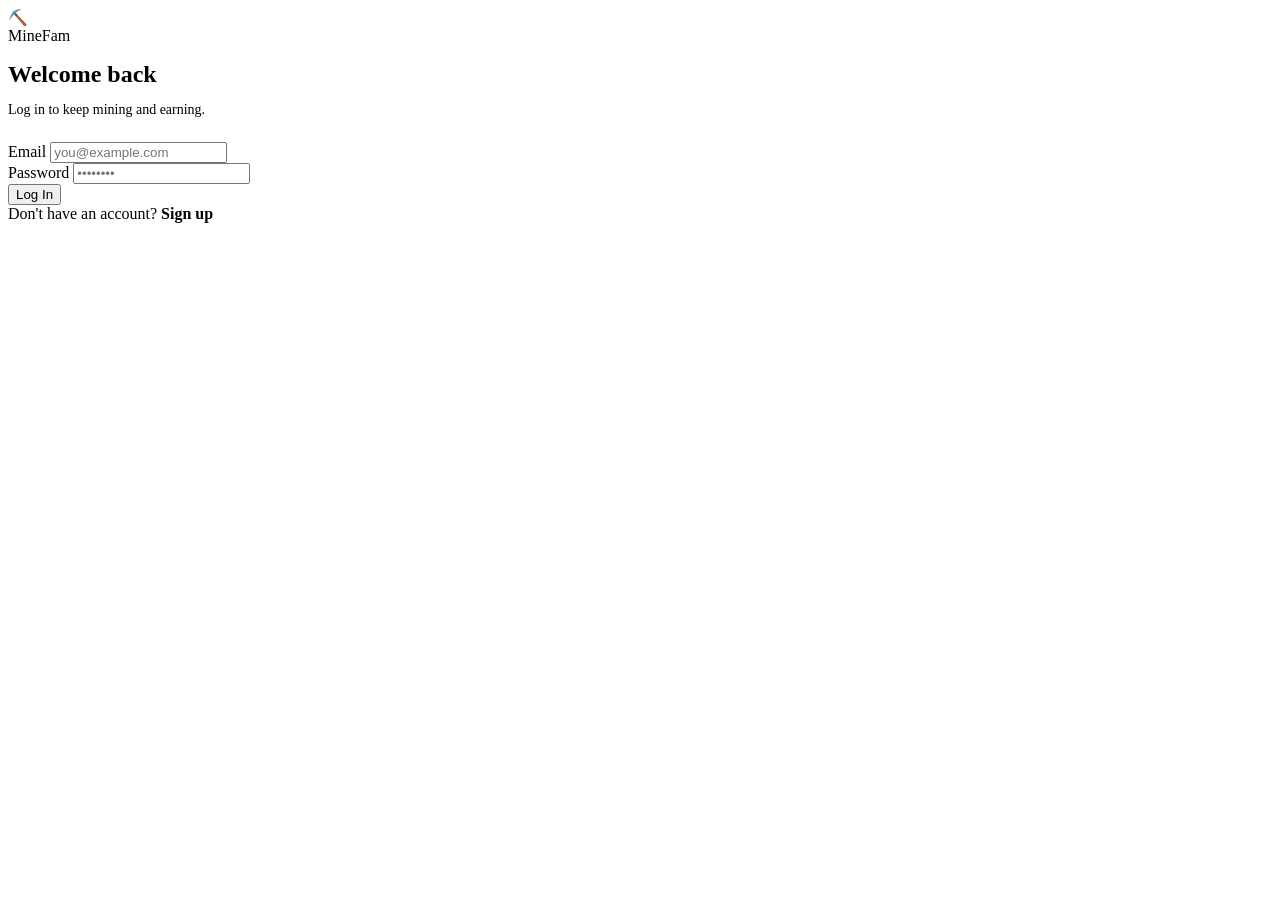
==== index.html @ 9316ae52 "Add files via upload "Initial commit"" ====
<!DOCTYPE html>
<html lang="en">
<head>
<meta charset="UTF-8">
<meta name="viewport" content="width=device-width, initial-scale=1.0, viewport-fit=cover">
<title>MineFam</title>
<link rel="stylesheet" href="css/style.css">
<link rel="manifest" href="manifest.json">
<meta name="theme-color" content="#0f1113">
</head>
<body>

<div class="auth-wrap">
  <div class="brand-mark">
    <div class="pickaxe">⛏️</div>
    <div class="name display">MineFam</div>
  </div>

  <h1 id="formTitle" style="font-size:24px; margin-bottom:6px;">Welcome back</h1>
  <p style="color:var(--text-dim); font-size:14px; margin-bottom:24px;" id="formSub">
    Log in to keep mining and earning.
  </p>

  <form id="authForm">
    <div class="field" id="nameField" style="display:none;">
      <label>Display name</label>
      <input type="text" id="displayName" placeholder="Your name" autocomplete="name">
    </div>

    <div class="field">
      <label>Email</label>
      <input type="email" id="email" placeholder="you@example.com" required autocomplete="email">
    </div>

    <div class="field">
      <label>Password</label>
      <input type="password" id="password" placeholder="••••••••" required autocomplete="current-password">
    </div>

    <div class="field" id="refField" style="display:none;">
      <label>Referral code (optional)</label>
      <input type="text" id="refCode" placeholder="e.g. AB12CD">
    </div>

    <button type="submit" class="btn btn-primary" id="submitBtn">Log In</button>
    <div class="error-msg" id="errorMsg"></div>
  </form>

  <div class="switch-line">
    <span id="switchText">Don't have an account?</span>
    <b id="switchLink">Sign up</b>
  </div>
</div>

<script type="module" src="js/auth.js"></script>
</body>
</html>
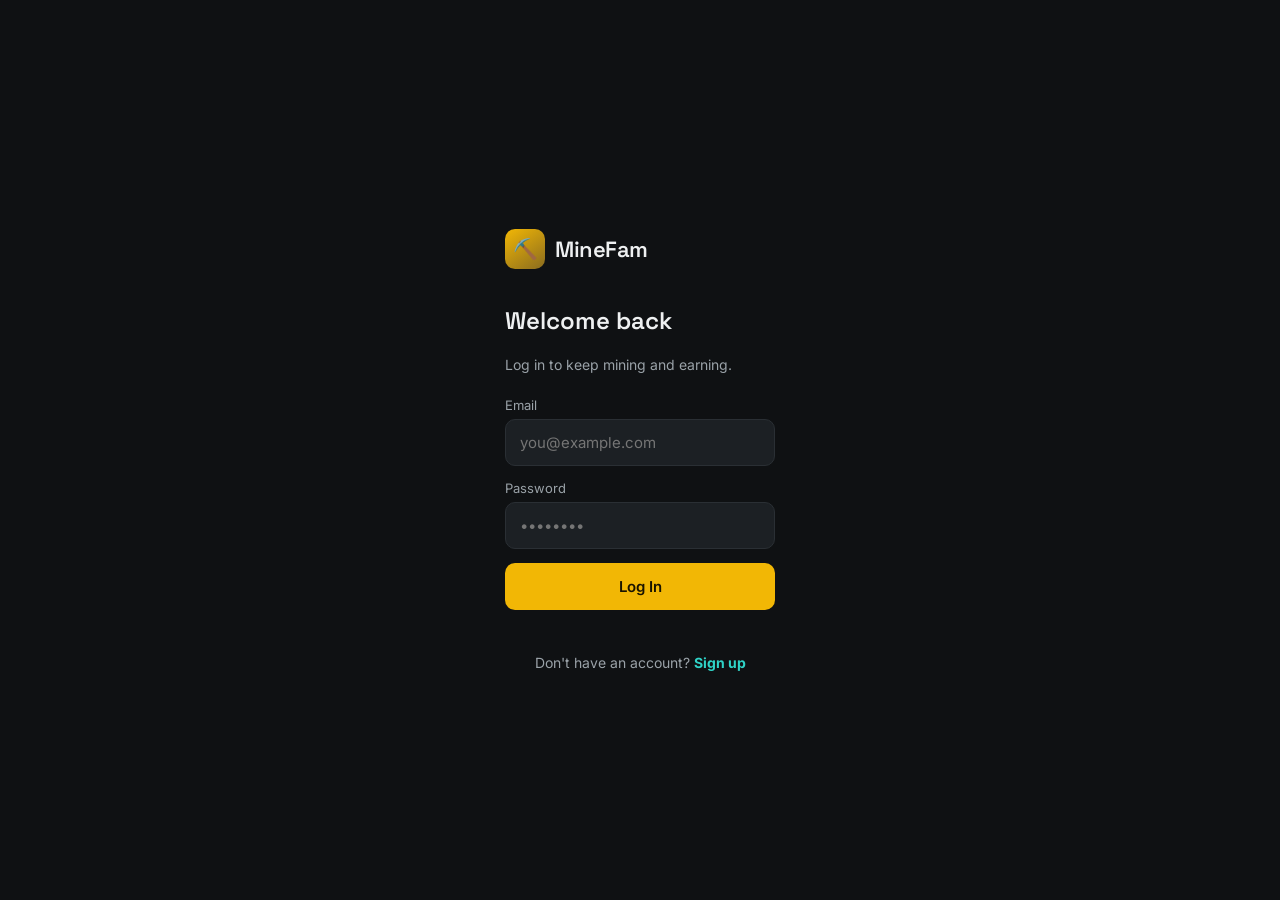
==== commit fd9129bb: "Update index.html" ====
--- a/index.html
+++ b/index.html
@@ -4,11 +4,11 @@
 <meta charset="UTF-8">
 <meta name="viewport" content="width=device-width, initial-scale=1.0, viewport-fit=cover">
 <title>MineFam</title>
-<link rel="stylesheet" href="css/style.css">
+<link
 <link rel="manifest" href="manifest.json">
 <meta name="theme-color" content="#0f1113">
 </head>
-<body>
+<link rel="stylesheet" href="style.css">
 
 <div class="auth-wrap">
   <div class="brand-mark">
@@ -52,6 +52,6 @@
   </div>
 </div>
 
-<script type="module" src="js/auth.js"></script>
+<scr<script type="module" src="auth.js"></script>
 </body>
 </html>
--- a/style.css
+++ b/style.css
@@ -0,0 +1,471 @@
+/* =========================================================
+   MineFam design tokens
+   Palette: deep graphite bg, warm gold accent (coins/mining),
+   teal-cyan secondary (family/social), off-white text
+   Type: 'Space Grotesk' display, 'Inter' body
+   ========================================================= */
+
+@import url('https://fonts.googleapis.com/css2?family=Space+Grotesk:wght@500;600;700&family=Inter:wght@400;500;600;700&display=swap');
+
+:root {
+  --bg: #0f1113;
+  --bg-elevated: #171a1d;
+  --bg-card: #1c2024;
+  --border: #2a2f34;
+  --gold: #f2b705;
+  --gold-dim: #8a6c1f;
+  --teal: #2fd3c7;
+  --text: #eef0f1;
+  --text-dim: #9aa2a8;
+  --danger: #e35d5d;
+  --radius: 14px;
+  --shadow: 0 8px 24px rgba(0,0,0,0.35);
+}
+
+* { box-sizing: border-box; }
+
+html, body {
+  margin: 0;
+  padding: 0;
+  background: var(--bg);
+  color: var(--text);
+  font-family: 'Inter', sans-serif;
+  -webkit-tap-highlight-color: transparent;
+}
+
+body {
+  min-height: 100vh;
+  display: flex;
+  flex-direction: column;
+}
+
+h1, h2, h3, .display {
+  font-family: 'Space Grotesk', sans-serif;
+  font-weight: 600;
+  margin: 0;
+}
+
+a { color: inherit; text-decoration: none; }
+
+.app-shell {
+  max-width: 480px;
+  margin: 0 auto;
+  width: 100%;
+  flex: 1;
+  display: flex;
+  flex-direction: column;
+  padding: 20px 18px 90px;
+}
+
+/* ---------- Auth screens ---------- */
+.auth-wrap {
+  display: flex;
+  flex-direction: column;
+  justify-content: center;
+  min-height: 100vh;
+  max-width: 420px;
+  margin: 0 auto;
+  padding: 32px 24px;
+}
+
+.brand-mark {
+  display: flex;
+  align-items: center;
+  gap: 10px;
+  margin-bottom: 36px;
+}
+
+.brand-mark .pickaxe {
+  width: 40px;
+  height: 40px;
+  border-radius: 10px;
+  background: linear-gradient(145deg, var(--gold), var(--gold-dim));
+  display: flex;
+  align-items: center;
+  justify-content: center;
+  font-size: 20px;
+}
+
+.brand-mark .name {
+  font-size: 22px;
+  letter-spacing: -0.02em;
+}
+
+.field {
+  margin-bottom: 14px;
+}
+
+.field label {
+  display: block;
+  font-size: 13px;
+  color: var(--text-dim);
+  margin-bottom: 6px;
+}
+
+.field input {
+  width: 100%;
+  background: var(--bg-card);
+  border: 1px solid var(--border);
+  color: var(--text);
+  padding: 13px 14px;
+  border-radius: 10px;
+  font-size: 15px;
+  font-family: 'Inter', sans-serif;
+}
+
+.field input:focus {
+  outline: none;
+  border-color: var(--gold);
+}
+
+.btn {
+  display: inline-flex;
+  align-items: center;
+  justify-content: center;
+  width: 100%;
+  padding: 14px;
+  border-radius: 10px;
+  border: none;
+  font-size: 15px;
+  font-weight: 600;
+  font-family: 'Inter', sans-serif;
+  cursor: pointer;
+}
+
+.btn-primary {
+  background: var(--gold);
+  color: #1a1400;
+}
+
+.btn-ghost {
+  background: transparent;
+  border: 1px solid var(--border);
+  color: var(--text);
+}
+
+.switch-line {
+  text-align: center;
+  margin-top: 18px;
+  font-size: 14px;
+  color: var(--text-dim);
+}
+
+.switch-line b { color: var(--teal); cursor: pointer; }
+
+.error-msg {
+  color: var(--danger);
+  font-size: 13px;
+  margin-top: 10px;
+  min-height: 16px;
+}
+
+/* ---------- Top bar ---------- */
+.topbar {
+  display: flex;
+  align-items: center;
+  justify-content: space-between;
+  margin-bottom: 22px;
+}
+
+.topbar .greet { font-size: 13px; color: var(--text-dim); }
+.topbar .username { font-size: 17px; }
+
+.coin-pill {
+  display: flex;
+  align-items: center;
+  gap: 6px;
+  background: var(--bg-card);
+  border: 1px solid var(--border);
+  padding: 8px 14px;
+  border-radius: 999px;
+  font-family: 'Space Grotesk', sans-serif;
+  font-weight: 600;
+  color: var(--gold);
+}
+
+/* ---------- Cards ---------- */
+.card {
+  background: var(--bg-card);
+  border: 1px solid var(--border);
+  border-radius: var(--radius);
+  padding: 18px;
+  margin-bottom: 16px;
+}
+
+.miner-card {
+  text-align: center;
+  padding: 28px 20px;
+  background: radial-gradient(circle at 50% 0%, rgba(242,183,5,0.12), var(--bg-card) 70%);
+}
+
+.miner-orb {
+  width: 120px;
+  height: 120px;
+  margin: 0 auto 18px;
+  border-radius: 50%;
+  background: conic-gradient(var(--gold), var(--gold-dim), var(--gold));
+  display: flex;
+  align-items: center;
+  justify-content: center;
+  font-size: 42px;
+  position: relative;
+}
+
+.miner-orb::after {
+  content: '';
+  position: absolute;
+  inset: 8px;
+  border-radius: 50%;
+  background: var(--bg-card);
+}
+
+.miner-orb .icon { position: relative; z-index: 1; }
+
+.miner-rate {
+  font-size: 13px;
+  color: var(--text-dim);
+  margin-top: 4px;
+}
+
+.claim-amount {
+  font-family: 'Space Grotesk', sans-serif;
+  font-size: 28px;
+  color: var(--gold);
+  margin: 10px 0 4px;
+}
+
+/* ---------- Grid tiles ---------- */
+.tile-grid {
+  display: grid;
+  grid-template-columns: repeat(2, 1fr);
+  gap: 12px;
+  margin-bottom: 16px;
+}
+
+.tile {
+  background: var(--bg-card);
+  border: 1px solid var(--border);
+  border-radius: var(--radius);
+  padding: 16px;
+  display: flex;
+  flex-direction: column;
+  gap: 8px;
+}
+
+.tile .icon-box {
+  width: 36px;
+  height: 36px;
+  border-radius: 9px;
+  display: flex;
+  align-items: center;
+  justify-content: center;
+  font-size: 17px;
+}
+
+.tile .label { font-size: 13px; font-weight: 600; }
+.tile .sub { font-size: 12px; color: var(--text-dim); }
+
+/* ---------- Bottom nav ---------- */
+.bottom-nav {
+  position: fixed;
+  bottom: 0;
+  left: 0;
+  right: 0;
+  background: var(--bg-elevated);
+  border-top: 1px solid var(--border);
+  display: flex;
+  justify-content: space-around;
+  padding: 10px 0 max(10px, env(safe-area-inset-bottom));
+  z-index: 10;
+}
+
+.nav-item {
+  display: flex;
+  flex-direction: column;
+  align-items: center;
+  gap: 3px;
+  font-size: 11px;
+  color: var(--text-dim);
+}
+
+.nav-item.active { color: var(--gold); }
+.nav-item .nav-icon { font-size: 19px; }
+
+/* ---------- Family / referral ---------- */
+.ref-code-box {
+  display: flex;
+  align-items: center;
+  justify-content: space-between;
+  background: var(--bg-elevated);
+  border: 1px dashed var(--gold-dim);
+  border-radius: 10px;
+  padding: 12px 14px;
+  margin-top: 10px;
+}
+
+.ref-code-box .code {
+  font-family: 'Space Grotesk', sans-serif;
+  letter-spacing: 0.08em;
+  color: var(--gold);
+}
+
+.copy-btn {
+  background: var(--gold);
+  color: #1a1400;
+  border: none;
+  padding: 7px 12px;
+  border-radius: 7px;
+  font-size: 12px;
+  font-weight: 600;
+  cursor: pointer;
+}
+
+.member-row {
+  display: flex;
+  align-items: center;
+  justify-content: space-between;
+  padding: 10px 0;
+  border-bottom: 1px solid var(--border);
+}
+
+.member-row:last-child { border-bottom: none; }
+
+.avatar-dot {
+  width: 34px;
+  height: 34px;
+  border-radius: 50%;
+  background: var(--bg-elevated);
+  border: 1px solid var(--border);
+  display: flex;
+  align-items: center;
+  justify-content: center;
+  font-size: 14px;
+  font-weight: 600;
+  color: var(--teal);
+}
+
+/* ---------- Rooms / chat ---------- */
+.room-list-item {
+  display: flex;
+  align-items: center;
+  gap: 12px;
+  padding: 12px;
+  background: var(--bg-card);
+  border: 1px solid var(--border);
+  border-radius: var(--radius);
+  margin-bottom: 10px;
+}
+
+.room-icon {
+  width: 42px;
+  height: 42px;
+  border-radius: 10px;
+  background: linear-gradient(145deg, var(--teal), #1a5f59);
+  display: flex;
+  align-items: center;
+  justify-content: center;
+  font-size: 18px;
+  flex-shrink: 0;
+}
+
+.chat-wrap {
+  display: flex;
+  flex-direction: column;
+  height: calc(100vh - 130px);
+}
+
+.chat-messages {
+  flex: 1;
+  overflow-y: auto;
+  padding: 10px 2px;
+  display: flex;
+  flex-direction: column;
+  gap: 10px;
+}
+
+.msg-bubble {
+  max-width: 78%;
+  padding: 9px 13px;
+  border-radius: 14px;
+  font-size: 14px;
+  background: var(--bg-card);
+  border: 1px solid var(--border);
+  align-self: flex-start;
+}
+
+.msg-bubble.mine {
+  align-self: flex-end;
+  background: var(--gold-dim);
+  color: #fff;
+}
+
+.msg-sender {
+  font-size: 11px;
+  color: var(--teal);
+  margin-bottom: 3px;
+  font-weight: 600;
+}
+
+.chat-input-row {
+  display: flex;
+  gap: 8px;
+  padding-top: 10px;
+  border-top: 1px solid var(--border);
+}
+
+.chat-input-row input {
+  flex: 1;
+  background: var(--bg-card);
+  border: 1px solid var(--border);
+  color: var(--text);
+  padding: 12px 14px;
+  border-radius: 999px;
+  font-size: 14px;
+}
+
+.chat-input-row button {
+  background: var(--gold);
+  border: none;
+  color: #1a1400;
+  width: 44px;
+  height: 44px;
+  border-radius: 50%;
+  font-size: 16px;
+  cursor: pointer;
+}
+
+.section-title {
+  font-size: 13px;
+  color: var(--text-dim);
+  text-transform: uppercase;
+  letter-spacing: 0.06em;
+  margin: 4px 0 10px;
+}
+
+.empty-state {
+  text-align: center;
+  padding: 40px 20px;
+  color: var(--text-dim);
+  font-size: 13px;
+}
+
+.toast {
+  position: fixed;
+  bottom: 90px;
+  left: 50%;
+  transform: translateX(-50%);
+  background: var(--bg-elevated);
+  border: 1px solid var(--gold-dim);
+  color: var(--gold);
+  padding: 10px 18px;
+  border-radius: 999px;
+  font-size: 13px;
+  font-weight: 600;
+  z-index: 50;
+  animation: fadein 0.2s ease;
+}
+
+@keyframes fadein {
+  from { opacity: 0; transform: translate(-50%, 8px); }
+  to { opacity: 1; transform: translate(-50%, 0); }
+}
